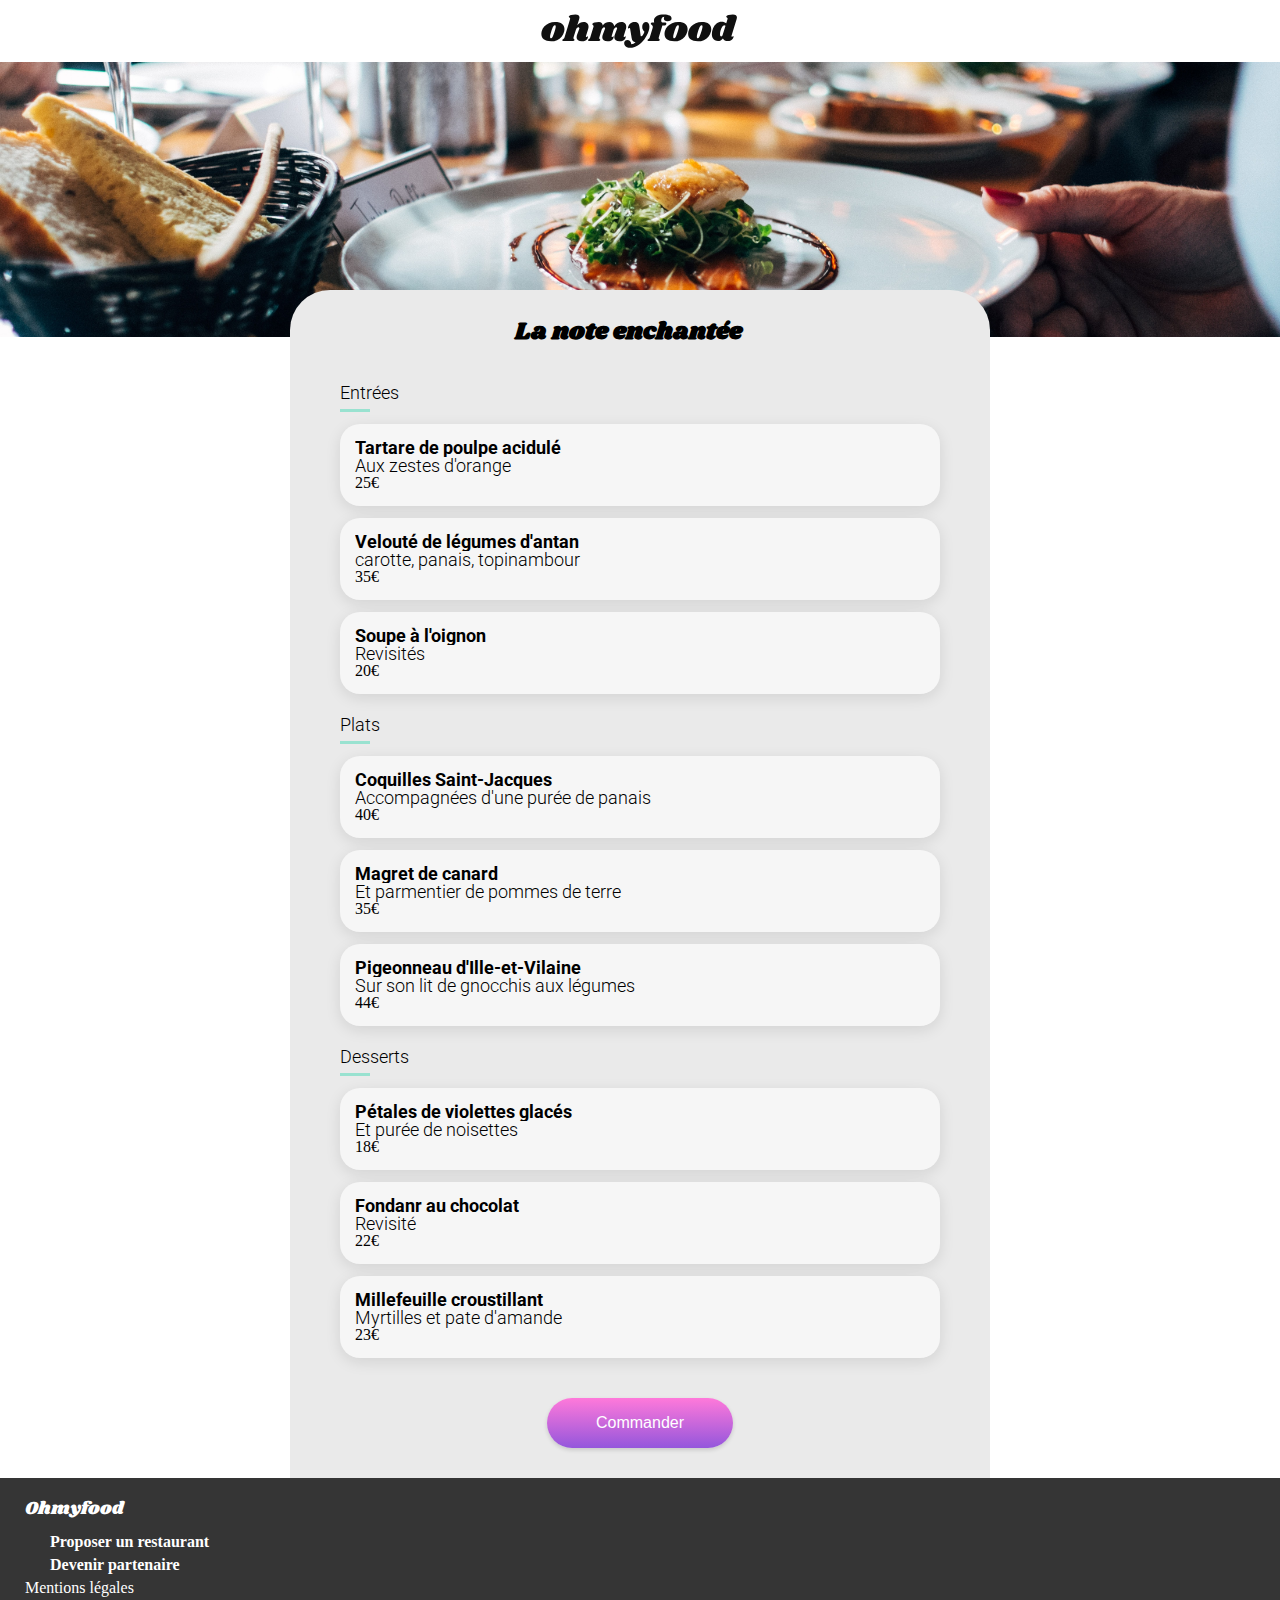
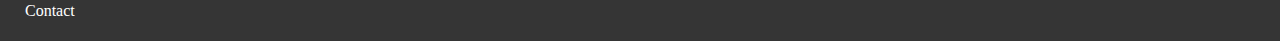
==== restaurants/a-la-francaise.html @ faaa0d1e "commit pages resto" ====
<!DOCTYPE html>
<html lang="fr">

<head>
    <meta charset="UTF-8">
    <meta name="viewport" content="width=device-width, initial-scale=1.0">
    <title>Oh My Food</title>
      <!-- Police ROBOTO et Shrikhand-->
      <link rel="preconnect" href="https://fonts.googleapis.com">
      <link rel="preconnect" href="https://fonts.gstatic.com" crossorigin>
      <link href="https://fonts.googleapis.com/css2?family=Roboto:wght@100&family=Shrikhand&display=swap" rel="stylesheet"> 

    <link rel="stylesheet" href="https://cdnjs.cloudflare.com/ajax/libs/font-awesome/6.2.1/css/all.min.css"
        integrity="sha512-MV7K8+y+gLIBoVD59lQIYicR65iaqukzvf/nwasF0nqhPay5w/9lJmVM2hMDcnK1OnMGCdVK+iQrJ7lzPJQd1w=="
        crossorigin="anonymous" referrerpolicy="no-referrer" />
    <link rel="stylesheet" href="../assets/css/style.css">
</head>


    
       
    <body>

   
         <!-- Header -->
        <header class="header">
            <a class="header__arrow" href="../index.html"> <i class="fa-solid fa-arrow-left fa-lg"></i> </a>
            <img class="header__logo" src="../assets/images/logo/ohmyfood@2x.svg" alt="Logo du site Ohmyfood">
        </header>


        <main>
            <div class="main-container">

                <div class="image">                
                    <img class="image__restaurant" src="../assets/images/restaurants/jay-wennington-N_Y88TWmGwA-unsplash.jpg" 
                          alt="image d'un plat du resto la palette du gout ">
                  
                </div>
        
               <div class="menu">
                    <div class="menu__header">
                         <h1 class="menu--title">La note enchantée</h1>
                         <div class="menu__like">
                          <span><i class="fill far fa-heart fa-2x"></i></span>
                         </div>
                     </div>
                   
                     <div class="menu__restaurant">
                        
                        <!-- Entrées -->
                    <section class="menu__restaurant__section entree">

                            <h2 class="menu--subtitle">Entrées</h2>

                        <div class="items__meals card__meals">
                            <div class="items__meals--content">
                                <h3 class="meals__title">Tartare de poulpe acidulé</h3>
                                <p class="meal__subtitle">Aux zestes d'orange</p>
                             </div>
                            <span class="meals__price">25€</span>
                            <div class="meals__cart">
                                <i class="fas fa-check-circle fa-lg meals__cart__icone" aria-hidden="true"></i>
                            </div>
                        </div>
                        <div class="items__meals card__meals">
                            <div class="items__meals--content">
                                <h3 class="meals__title">Velouté de légumes d'antan</h3>              
                                <p class="meal__subtitle">carotte, panais, topinambour</p>
                            </div>
                            <span class="meals__price">35€</span>
                            <div class="meals__cart">
                                <i class="fas fa-check-circle fa-lg  meals__cart__icone" aria-hidden="true"></i>
                            </div>
                        </div>
                        <div class="items__meals card__meals">
                            <div class="items__meals--content">
                                <h3 class="meals__title">Soupe à l'oignon</h3>
                                <p class="meal__subtitle">Revisités</p>
                            </div>
                            <span class="meals__price">20€</span>
                            <div class="meals__cart">
                                <i class="fas fa-check-circle fa-lg meals__cart__icone" aria-hidden="true"></i>
                            </div>
                        </div>
               
                        
                    </section>

                        <!-- Plats -->
                        <section class="menu__restaurant__section plat">

                                <h2 class="menu--subtitle">Plats</h2>
                    
          
                            <div class="items__meals card__meals">
                                <div class="items__meals--content">
                                  <h3 class="meals__title">Coquilles Saint-Jacques</h3>                          
                                    <p class="meal__subtitle">Accompagnées d'une purée de panais</p>
                                </div>
                                    <span class="meals__price">40€</span>
                                    <div class="meals__cart">
                                        <i class="fas fa-check-circle fa-lg meals__cart__icone" aria-hidden="true"></i>
                                    </div>
                            </div>
                            <div class="items__meals card__meals">
                                <div class="items__meals--content">
                                   <h3 class="meals__title">Magret de canard</h3>
                                    <p class="meal__subtitle">Et parmentier de pommes de terre</p>
                                </div>
                                    <span class="meals__price">35€</span>
                                    <div class="meals__cart">
                                        <i class="fas fa-check-circle fa-lg meals__cart__icone" aria-hidden="true"></i>
                                    </div>
                            </div>
                            <div class="items__meals   card__meals">
                                <div class="items__meals--content">
                                    <h3 class="meals__title">Pigeonneau d'Ille-et-Vilaine</h3>
                                    <p class="meal__subtitle">Sur son lit de gnocchis aux légumes</p>
                                </div>
                                    <span class="meals__price">44€</span>
                                    <div class="meals__cart">
                                        <i class="fas fa-check-circle fa-lg meals__cart__icone" aria-hidden="true"></i>
                                    </div>
                            </div>
                            
                        </section>
                        
                        <!-- Desserts -->
                        <section class="menu__restaurant__section dessert">
                    
                                <h2 class="menu--subtitle">Desserts</h2>
                             
                 
                            <div class="items__meals   card__meals">
                                <div class="items__meals--content">
                                    <h3 class="meals__title">Pétales de violettes glacés</h3>
                                    <p class="meal__subtitle">Et purée de noisettes</p>
                                </div>
                                     <span class="meals__price">18€</span>
                                     <div class="meals__cart">
                                        <i class="fas fa-check-circle fa-lg meals__cart__icone" aria-hidden="true"></i>
                                    </div>
                            </div>
                            <div class="items__meals  card__meals">
                                <div class="items__meals--content">                
                                    <h3 class="meals__title">Fondanr au chocolat</h3>
                                    <p class="meal__subtitle">Revisité</p>
                                </div> 
                                    <span class="meals__price">22€</span>
                                    <div class="meals__cart">
                                        <i class="fas fa-check-circle fa-lg meals__cart__icone" aria-hidden="true"></i>
                                    </div>
                            </div> 
                            <div class="items__meals card__meals">
                                <div class="items__meals--content">     
                                    <h3 class="meals__title">Millefeuille croustillant</h3>                          
                                    <p class="meal__subtitle">Myrtilles et pate d'amande</p>
                                </div>
                                    <span class="meals__price">23€</span>
                                     <div class="meals__cart">
                                        <i class="fas fa-check-circle fa-lg meals__cart__icone" aria-hidden="true"></i>
                                    </div> 
                            </div>
                            
                        </section>


                       

                    </div>

                    <button class="btn menu__btn">
                        Commander
                    </button>
               </div>
               
            </div>
        </main>

        <footer class="footer">
            <h2 class="footer__logo">Ohmyfood</h2>
                    <ul class="footer__nav">
                        <li class="footer__nav--bold"><i class="fa-solid fa-utensils"></i><a href="">Proposer un restaurant</a></li>
                        <li class="footer__nav--bold"><i class="fa-solid fa-handshake-angle"></i><a href="">Devenir partenaire</a></li>
                        <li><a href="">Mentions légales</a></li>
                        <li><a href="mailto:restaurant@gmail.com">Contact</a></li>
                    </ul>
        </footer>
   
</body>

</html>
---- assets/css/style.css ----
@import url("https://fonts.googleapis.com/css2?family=Shrikhand&display=swap");
@import url("https://fonts.googleapis.com/css2?family=Roboto:wght@100;300;500;700&display=swap");
*, *:before, *:after {
  box-sizing: border-box;
}

html, body, div, span, object, iframe, figure, h1, h2, h3, h4, h5, h6, p, blockquote, pre, a, code, em, img, small, strike, strong, sub, sup, tt, b, u, i, ol, ul, li, fieldset, form, label, table, caption, tbody, tfoot, thead, tr, th, td, main, canvas, embed, footer, header, nav, section, video {
  margin: 0;
  padding: 0;
  border: 0;
  font-size: 100%;
  font: inherit;
  vertical-align: baseline;
  text-rendering: optimizeLegibility;
  -webkit-font-smoothing: antialiased;
  -webkit-text-size-adjust: none;
     -moz-text-size-adjust: none;
          text-size-adjust: none;
}

footer, header, nav, section, main {
  display: block;
}

body {
  line-height: 1;
}

ol, ul {
  list-style: none;
}

blockquote, q {
  quotes: none;
}

blockquote:before, blockquote:after, q:before, q:after {
  content: "";
  content: none;
}

table {
  border-collapse: collapse;
  border-spacing: 0;
}

input {
  -webkit-appearance: none;
  border-radius: 0;
}

h1, h2, h3, p {
  font-family: "Roboto", sans-serif;
}

h1 {
  font-size: 24px;
  font-weight: 700;
}

h2 {
  font-size: 16px;
  font-weight: 500;
}

h3 {
  font-size: 18px;
  font-weight: 700;
}

p {
  font-size: 18px;
  font-weight: 300;
}

a, a:visited, a:hover, a:active {
  color: inherit;
  text-decoration: none;
}

.menu--title {
  font-family: "Shrikhand", serif;
}

p, .menu--subtitle {
  font-size: 18px;
  font-weight: 300;
}

.menu__items--title {
  font-family: "Roboto", sans-serif;
  font-weight: 500;
  font-size: 18px;
}

.menu__items--subtitle {
  font-family: "Roboto", sans-serif;
  font-size: 15px;
  font-weight: 300;
}

.menu__items--price {
  font-family: "Roboto", sans-serif;
  font-size: 15px;
  font-weight: 700;
}

.btn {
  border-radius: 25px;
  color: white;
  border: none;
  font-size: 16px;
  font-weight: 500;
  cursor: grab;
  background: linear-gradient(0deg, #9456DC 0%, #FF79DA 100%);
  box-shadow: 0px 2px 4px rgba(0, 0, 0, 0.15);
  transition-property: transform;
  transition: 600ms;
}
.btn:hover {
  opacity: 0.9;
  box-shadow: 0px 0px 15px rgb(165, 164, 164);
}

.card, .card--white {
  border-radius: 20px;
  background-color: #F6F6F6;
  box-shadow: 0px 2px 4px rgba(0, 0, 0, 0.15);
}
.card--white {
  background-color: white;
}

.card__meals {
  border-radius: 20px;
  background-color: #F6F6F6;
  box-shadow: 0px 4px 15px rgba(0, 0, 0, 0.1);
  padding: 15px;
}

.header {
  display: flex;
  flex-direction: column;
  justify-content: center;
  align-items: center;
}
.header__logo {
  margin: 14px 89px;
  padding: 0 19px 0 16px;
}
.header__input {
  display: flex;
  justify-content: center;
  align-items: center;
  gap: 17px;
  width: 100%;
  background-color: #EAEAEA;
  padding: 17px;
}
.header__input--text-input {
  background: none;
  border: none;
  width: auto;
  font-size: 16px;
  font-weight: 500;
  font-family: "Roboto", sans-serif;
}
.header__input--location-dot {
  color: #353535;
}
.header__arrow {
  position: absolute;
  left: 17px;
}

.footer {
  display: flex;
  flex-direction: column;
  gap: 16px;
  background-color: #353535;
  padding: 22px 25px;
  color: white;
}
.footer__nav {
  display: flex;
  flex-direction: column;
  gap: 7px;
  font-size: 16px;
  font-weight: 300;
}
.footer__nav--bold {
  font-weight: bold;
}
.footer__nav li {
  display: flex;
  justify-content: flex-start;
  gap: 11px;
}
.footer__nav .fa-solid {
  width: 14px;
}
.footer__logo {
  font-family: "Shrikhand", serif;
  font-weight: 400;
  font-size: 18px;
}
@media (min-width: 1440px) {
  .footer {
    flex-direction: row-reverse;
    gap: 100px;
    padding: 50px 110px 20px 0;
  }
  .footer__nav {
    flex-direction: row;
    gap: 20px;
  }
  .footer__nav--bold:nth-child(2) {
    margin-right: 40px;
  }
}

.hero {
  display: flex;
  flex-direction: column;
  justify-content: center;
  align-items: center;
  background-color: #F6F6F6;
}
.hero__title {
  padding: 39px 58px 9px 42px;
  text-align: center;
}
.hero__subtitle {
  padding: 0 26px 0 35px;
  text-align: center;
}
.hero__btn {
  margin: 27px 75px 57px 82px;
  width: 218px;
  height: 50px;
}
@media (min-width: 768px) {
  .hero {
    width: 100%;
  }
}
@media (min-width: 1440px) {
  .hero {
    width: 100%;
  }
  .hero__title {
    font-size: 24px;
  }
  .hero__subtitle {
    margin-top: 25px;
  }
  .hero__btn {
    margin: 27px 75px 30px 82px;
  }
}

.fonctionnement {
  padding-top: 48px;
  margin: 0 20px 0 17px;
}
.fonctionnement__cards {
  display: flex;
  flex-direction: column;
  padding: 25px 0 68px 0;
  gap: 25px;
}
.fonctionnement__cards--card {
  display: flex;
  flex-direction: row;
  align-items: center;
  padding: 29px 0;
  gap: 24px;
  position: relative;
  left: 12px;
}
.fonctionnement__cards--card--step {
  font-family: "Roboto", sans-serif;
  font-size: 14px;
  font-weight: 500;
  color: white;
  display: flex;
  align-items: center;
  justify-content: center;
  position: absolute;
  left: -12px;
  width: 24px;
  height: 24px;
  border-radius: 50%;
  background-color: #9456DC;
}
.fonctionnement__cards--card--icon, .fonctionnement__cards--card--icon--purple {
  padding-left: 33.5px;
  color: #7E7E7E;
}
.fonctionnement__cards--card--icon--purple {
  color: #9456DC;
}
@media (min-width: 768px) {
  .fonctionnement {
    width: 100%;
    padding: 48px 180px 0px 180px;
  }
  .fonctionnement__title {
    text-align: center;
  }
}
@media (min-width: 1440px) {
  .fonctionnement {
    width: 100%;
    display: flex;
    flex-direction: column;
    flex-wrap: wrap;
    align-content: center;
  }
  .fonctionnement__cards {
    width: 100%;
    display: flex;
    flex-direction: row;
    align-items: center;
  }
  .fonctionnement__cards--card {
    width: 405px;
  }
}

.restaurants {
  background-color: #F6F6F6;
  padding: 30px 18px 0 17px;
}
.restaurants__cards {
  display: flex;
  flex-direction: column;
  gap: 18px;
  padding: 54px 0 66px 0;
}
.restaurants__cards--card {
  position: relative;
  width: 100%;
}
.restaurants__cards--card:is(.card--nouveaute)::before {
  content: "Nouveau";
  position: absolute;
  background-color: #99E2D0;
  font-family: "Roboto", sans-serif;
  font-size: 14px;
  font-weight: 500;
  color: white;
  color: #008766;
  padding: 7px 9px;
  border-radius: 2px;
  right: 15px;
  top: 15px;
  box-shadow: 0px 2px 4px rgba(0, 0, 0, 0.15);
}
.restaurants__cards--card--img {
  -o-object-fit: cover;
     object-fit: cover;
  height: 251px;
  border-radius: 15px 15px 0 0;
  width: 100%;
}
.restaurants__cards--card--content {
  padding: 16px 25px 12px 16px;
  display: flex;
  justify-content: space-between;
}
.restaurants__cards--card--content--text {
  display: flex;
  flex-direction: column;
  gap: 5px;
}
@media (min-width: 768px) {
  .restaurants {
    width: 100%;
  }
}
@media (min-width: 1440px) {
  .restaurants {
    width: 100%;
    padding: 30px 180px;
  }
  .restaurants__cards {
    flex-direction: row;
    flex-wrap: wrap;
    padding: 28px 0 30px 0;
    gap: 50px 100px;
  }
  .restaurants__cards a {
    width: 45%;
  }
}

@media (min-width: 768px) {
  .main-container {
    display: flex;
    flex-direction: column;
    align-items: center;
  }
}
@media (min-width: 1440px) {
  .main-container {
    display: flex;
    flex-direction: column;
    align-items: center;
  }
}

.image__restaurant {
  height: 275px;
  -o-object-fit: cover;
     object-fit: cover;
  width: 100%;
}
@media (min-width: 768px) {
  .image {
    width: 100%;
  }
  .image__resto1 {
    height: 495px;
  }
}
@media (min-width: 1440px) {
  .image {
    width: 100%;
  }
  .image__resto1 {
    height: 495px;
  }
}

.menu {
  display: flex;
  flex-direction: column;
  position: relative;
  background-color: #EAEAEA;
  border-radius: 40px 40px 0 0;
  gap: 40px;
  margin-top: -50px;
  padding: 30px 17px;
}
.menu__header {
  display: flex;
  flex-direction: row;
  align-items: center;
  justify-content: space-between;
}
.menu--subtitle {
  padding-bottom: 10px;
  position: relative;
}
.menu--subtitle::after {
  content: "";
  background: #99E2D0;
  position: absolute;
  bottom: 0;
  left: 0;
  height: 3px;
  width: 5%;
}
.menu__restaurant {
  display: flex;
  flex-direction: column;
  background-color: #EAEAEA;
  gap: 22px;
}
.menu__restaurant__section {
  display: flex;
  flex-direction: column;
  background-color: #EAEAEA;
  gap: 12px;
}
.menu__items {
  display: flex;
  flex-direction: row;
  align-items: flex-end;
  justify-content: space-between;
  overflow: hidden;
  height: 69px;
}
.menu__items__content {
  display: flex;
  flex-direction: column;
  flex: 2;
  padding: 15px;
  overflow: hidden;
  white-space: nowrap;
}
.menu__btn {
  padding: 16px 49px;
  width: -moz-fit-content;
  width: fit-content;
  margin: auto;
}
@media (min-width: 768px) {
  .menu {
    justify-content: center;
    width: 700px;
    align-items: center;
  }
  .menu__header {
    gap: 24px;
  }
  .menu__restaurant {
    width: 600px;
  }
}
@media (min-width: 1440px) {
  .menu {
    justify-content: center;
    width: 1055px;
    align-items: center;
  }
  .menu__header {
    gap: 24px;
  }
  .menu__restaurant {
    width: 634px;
  }
}

.meals__title, .meals__subtitle {
  overflow: hidden;
  text-overflow: ellipsis;
}
.meals__cart {
  display: flex;
  justify-content: center;
  align-items: center;
  background-color: #99E2D0;
  height: 100%;
  width: 4em;
  margin-right: -4em;
  border-radius: 0 15px 15px 0;
  transition: 700ms ease;
}
.meals__cart__icone {
  color: white;
  font-size: 25px;
}
.menu__items:hover .meals__cart {
  margin-right: 0em;
}
.meals__price {
  padding: 0 15px 15px 0;
}/*# sourceMappingURL=style.css.map */
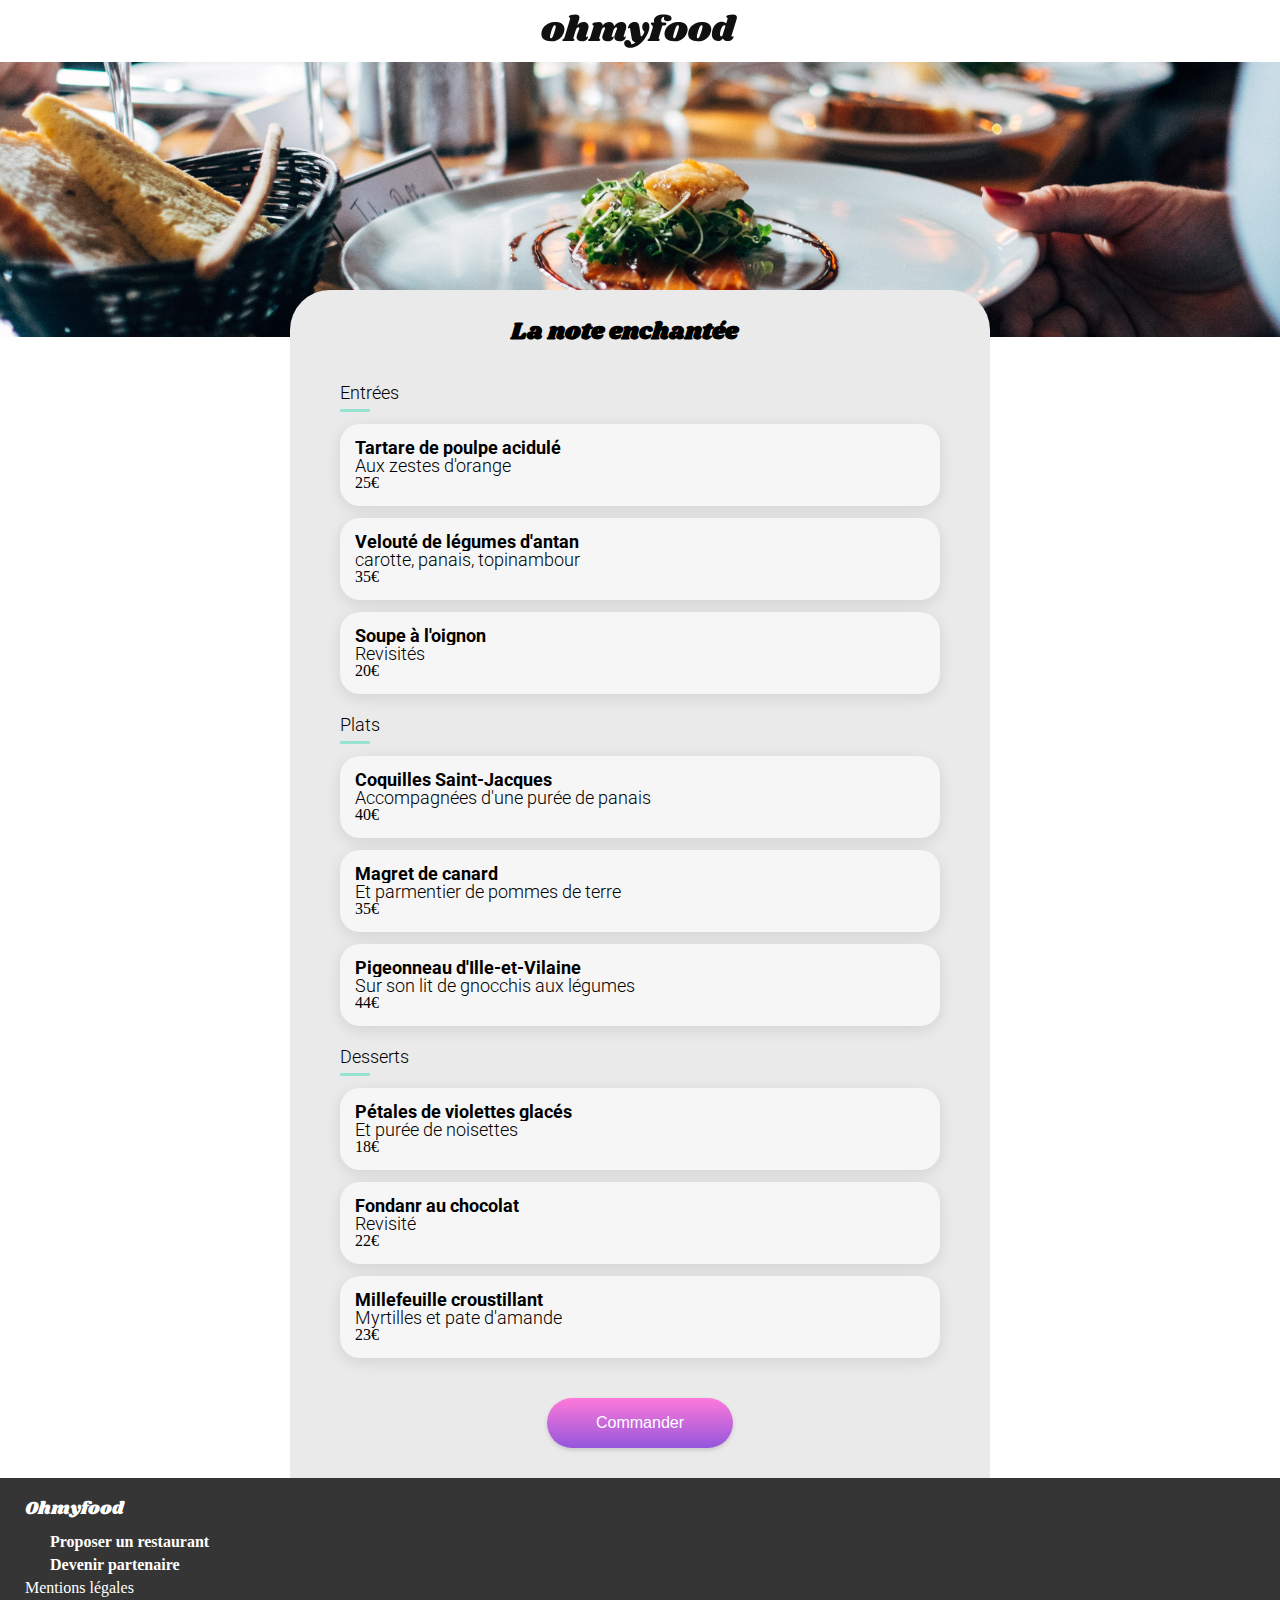
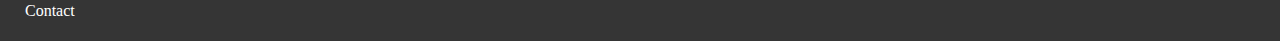
==== commit 12dc3971: "commit page resto" ====
--- a/restaurants/a-la-francaise.html
+++ b/restaurants/a-la-francaise.html
@@ -41,9 +41,16 @@
                <div class="menu">
                     <div class="menu__header">
                          <h1 class="menu--title">La note enchantée</h1>
+                         <!-- <div class="menu__like">
+                          <span><i class="fill far fa-heart fa-2x"></i></span>
+                         </div> -->
                          <div class="menu__like">
-                          <span><i class="fill far fa-heart fa-2x"></i></span>
-                         </div>
+                            <input type="checkbox" id="like__input-1" class="like__checkbox">
+                            <label for="like__input-1" class="like__container">
+                                <i class="fa-regular fa-heart heart-icon card__content--heart"></i>
+                                <i class="fa-solid fa-heart heart-icon-solid card__content--heart--filled"></i>
+                            </label>
+                        </div>
                      </div>
                    
                      <div class="menu__restaurant">
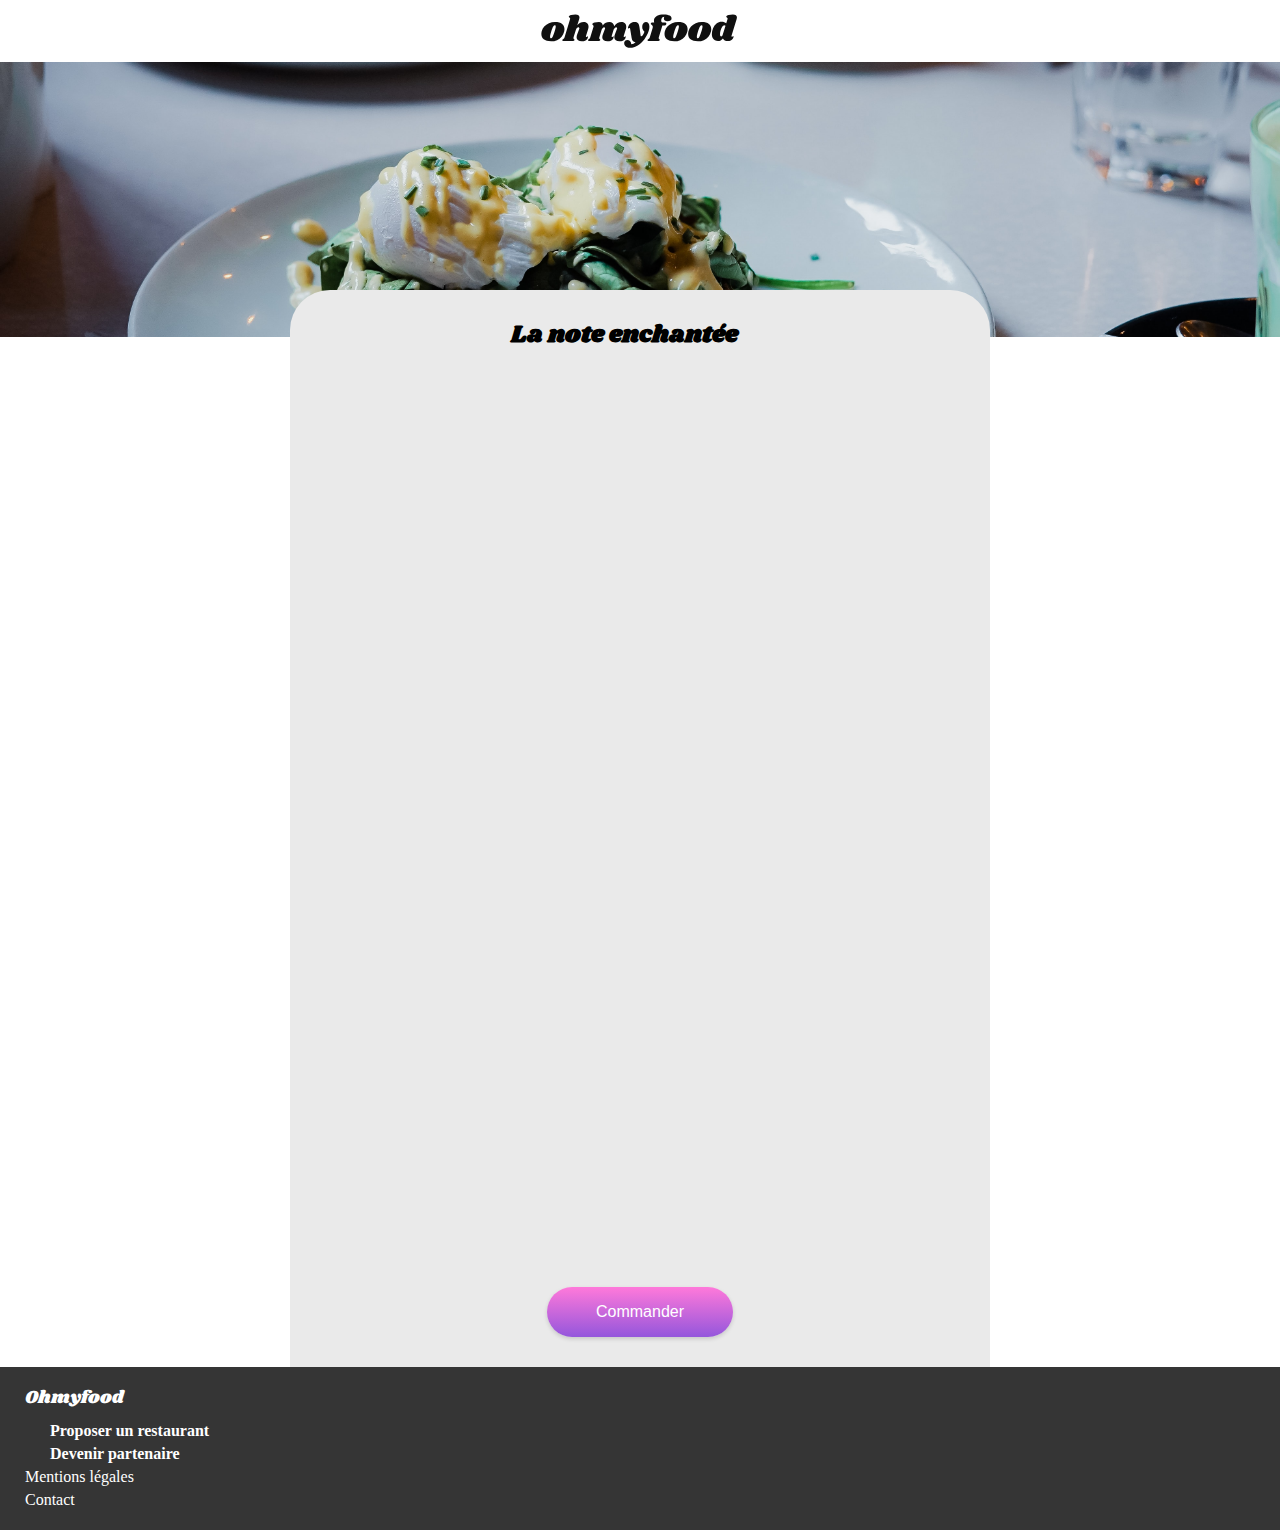
==== commit 9598171a: "start" ====
--- a/restaurants/a-la-francaise.html
+++ b/restaurants/a-la-francaise.html
@@ -33,7 +33,7 @@
             <div class="main-container">
 
                 <div class="image">                
-                    <img class="image__restaurant" src="../assets/images/restaurants/jay-wennington-N_Y88TWmGwA-unsplash.jpg" 
+                    <img class="image__restaurant" src="../assets/images/restaurants/toa-heftiba-DQKerTsQwi0-unsplash.jpg" 
                           alt="image d'un plat du resto la palette du gout ">
                   
                 </div>
--- a/assets/css/style.css
+++ b/assets/css/style.css
@@ -99,7 +99,7 @@
   font-weight: 300;
 }
 
-.menu__items--price {
+.meals__price {
   font-family: "Roboto", sans-serif;
   font-size: 15px;
   font-weight: 700;
@@ -135,7 +135,6 @@
   border-radius: 20px;
   background-color: #F6F6F6;
   box-shadow: 0px 4px 15px rgba(0, 0, 0, 0.1);
-  padding: 15px;
 }
 
 .header {
@@ -357,6 +356,11 @@
   top: 15px;
   box-shadow: 0px 2px 4px rgba(0, 0, 0, 0.15);
 }
+.restaurants__cards--card--like {
+  position: absolute;
+  bottom: 20px;
+  right: 20px;
+}
 .restaurants__cards--card--img {
   -o-object-fit: cover;
      object-fit: cover;
@@ -390,7 +394,7 @@
     padding: 28px 0 30px 0;
     gap: 50px 100px;
   }
-  .restaurants__cards a {
+  .restaurants__cards--card {
     width: 45%;
   }
 }
@@ -474,22 +478,6 @@
   background-color: #EAEAEA;
   gap: 12px;
 }
-.menu__items {
-  display: flex;
-  flex-direction: row;
-  align-items: flex-end;
-  justify-content: space-between;
-  overflow: hidden;
-  height: 69px;
-}
-.menu__items__content {
-  display: flex;
-  flex-direction: column;
-  flex: 2;
-  padding: 15px;
-  overflow: hidden;
-  white-space: nowrap;
-}
 .menu__btn {
   padding: 16px 49px;
   width: -moz-fit-content;
@@ -523,6 +511,23 @@
   }
 }
 
+.items__meals {
+  overflow: hidden;
+  height: 69px;
+  display: flex;
+  flex-direction: row;
+  align-items: flex-end;
+  justify-content: space-between;
+}
+.items__meals--content {
+  display: flex;
+  flex-direction: column;
+  flex: 2;
+  padding: 15px;
+  overflow: hidden;
+  white-space: nowrap;
+}
+
 .meals__title, .meals__subtitle {
   overflow: hidden;
   text-overflow: ellipsis;
@@ -536,15 +541,239 @@
   width: 4em;
   margin-right: -4em;
   border-radius: 0 15px 15px 0;
-  transition: 700ms ease;
+  transition: 400ms ease-in-out;
 }
 .meals__cart__icone {
   color: white;
   font-size: 25px;
 }
-.menu__items:hover .meals__cart {
+.items__meals:hover .meals__cart {
   margin-right: 0em;
 }
 .meals__price {
-  padding: 0 15px 15px 0;
+  padding: 0 15px 15px 15px;
+}
+@media (min-width: 1440px) {
+  .items__meals:hover .meals__cart {
+    margin-right: 0em;
+  }
+}
+
+.entree {
+  opacity: 0;
+  transform: translateX(100%);
+  animation: fadeInUp 0.7s cubic-bezier(0.47, 1.64, 0.41, 0.8) forwards;
+}
+.entree:nth-child(1) {
+  animation-delay: 0.2s;
+}
+.entree:nth-child(2) {
+  animation-delay: 0.4s;
+}
+.entree:nth-child(3) {
+  animation-delay: 0.6s;
+}
+@keyframes fadeInUp {
+  to {
+    opacity: 1;
+    transform: translateX(0);
+  }
+}
+
+.plat {
+  opacity: 0;
+  transform: translateX(100%);
+  animation: fadeInUp 0.7s cubic-bezier(0.47, 1.64, 0.41, 0.8) forwards;
+}
+.plat:nth-child(1) {
+  animation-delay: 0.9s;
+}
+.plat:nth-child(2) {
+  animation-delay: 1.1s;
+}
+.plat:nth-child(3) {
+  animation-delay: 1.3s;
+}
+@keyframes fadeInUp {
+  to {
+    opacity: 1;
+    transform: translateX(0);
+  }
+}
+
+.dessert {
+  opacity: 0;
+  transform: translateX(100%);
+  animation: fadeInUp 0.7s cubic-bezier(0.47, 1.64, 0.41, 0.8) forwards;
+}
+.dessert:nth-child(1) {
+  animation-delay: 1.6s;
+}
+.dessert:nth-child(2) {
+  animation-delay: 1.8s;
+}
+.dessert:nth-child(3) {
+  animation-delay: 2s;
+}
+@keyframes fadeInUp {
+  to {
+    opacity: 1;
+    transform: translateX(0);
+  }
+}
+
+:root {
+  --size: 8px;
+}
+
+.loader {
+  background-color: white;
+  overflow: hidden;
+  width: 100%;
+  height: 100%;
+  position: fixed;
+  top: 0;
+  left: 0;
+  display: flex;
+  align-items: center;
+  align-content: center;
+  justify-content: center;
+  z-index: 1;
+  animation: disparition 3s;
+  animation-fill-mode: forwards;
+}
+.loader__element {
+  border-radius: 100%;
+  border: var(--size) solid #9456DC;
+  margin: calc(var(--size) * 2);
+}
+.loader__element:nth-child(1) {
+  animation: preloader 0.6s ease-in-out alternate infinite;
+}
+.loader__element:nth-child(2) {
+  animation: preloader 0.6s ease-in-out alternate 0.2s infinite;
+}
+.loader__element:nth-child(3) {
+  animation: preloader 0.6s ease-in-out alternate 0.4s infinite;
+}
+
+@keyframes disparition {
+  from {
+    visibility: visible;
+  }
+  to {
+    visibility: hidden;
+  }
+}
+@keyframes preloader {
+  100% {
+    transform: scale(2);
+  }
+}
+.fa-solid {
+  position: relative;
+}
+
+.fa-regular {
+  position: absolute;
+}
+
+.heart-icon,
+.heart-icon-solid {
+  font-size: 30px;
+}
+
+.heart-icon-solid {
+  background: linear-gradient(0deg, #9356DC 0%, #FF79DA 100%);
+  -webkit-background-clip: text;
+          background-clip: text;
+  -webkit-text-fill-color: transparent;
+}
+
+.like__input {
+  display: none;
+}
+.like__checkbox:checked + .like__container .heart-icon-solid {
+  animation: like ease forwards;
+}
+.like__checkbox:not(:checked) + .like__container .heart-icon-solid {
+  animation: unlike ease forwards;
+}
+
+@keyframes like {
+  from {
+    opacity: 0;
+    transform: scale(0);
+  }
+  to {
+    opacity: 1;
+    transform: scale(1);
+  }
+}
+@keyframes unlike {
+  from {
+    opacity: 1;
+  }
+  to {
+    opacity: 0;
+  }
+}
+.loader1 {
+  background-color: white;
+  overflow: hidden;
+  width: 100%;
+  height: 100%;
+  position: fixed;
+  top: 0;
+  left: 0;
+  display: flex;
+  align-items: center;
+  align-content: center;
+  justify-content: center;
+  z-index: 1;
+  animation: disparition 2s;
+  animation-fill-mode: forwards;
+}
+.loader1__bar {
+  height: 25px;
+  width: 25%;
+  background-color: none;
+  display: flex;
+  align-items: center;
+  position: relative;
+  border-radius: 10px;
+  box-shadow: 7px 7px 14px #4b636d, -7px -7px 14px rgba(149, 86, 220, 0.2117647059);
+  cursor: pointer;
+}
+.loader1__bar__progress {
+  height: 25px;
+  background-color: #9456DC;
+  border-radius: 10px;
+  animation: animate 2s infinite;
+}
+
+@keyframes animate {
+  0% {
+    width: 0%;
+  }
+  25% {
+    width: 10%;
+  }
+  50% {
+    width: 40%;
+  }
+  75% {
+    width: 50%;
+  }
+  100% {
+    width: 100%;
+  }
+}
+@keyframes disparition {
+  from {
+    visibility: visible;
+  }
+  to {
+    visibility: hidden;
+  }
 }/*# sourceMappingURL=style.css.map */